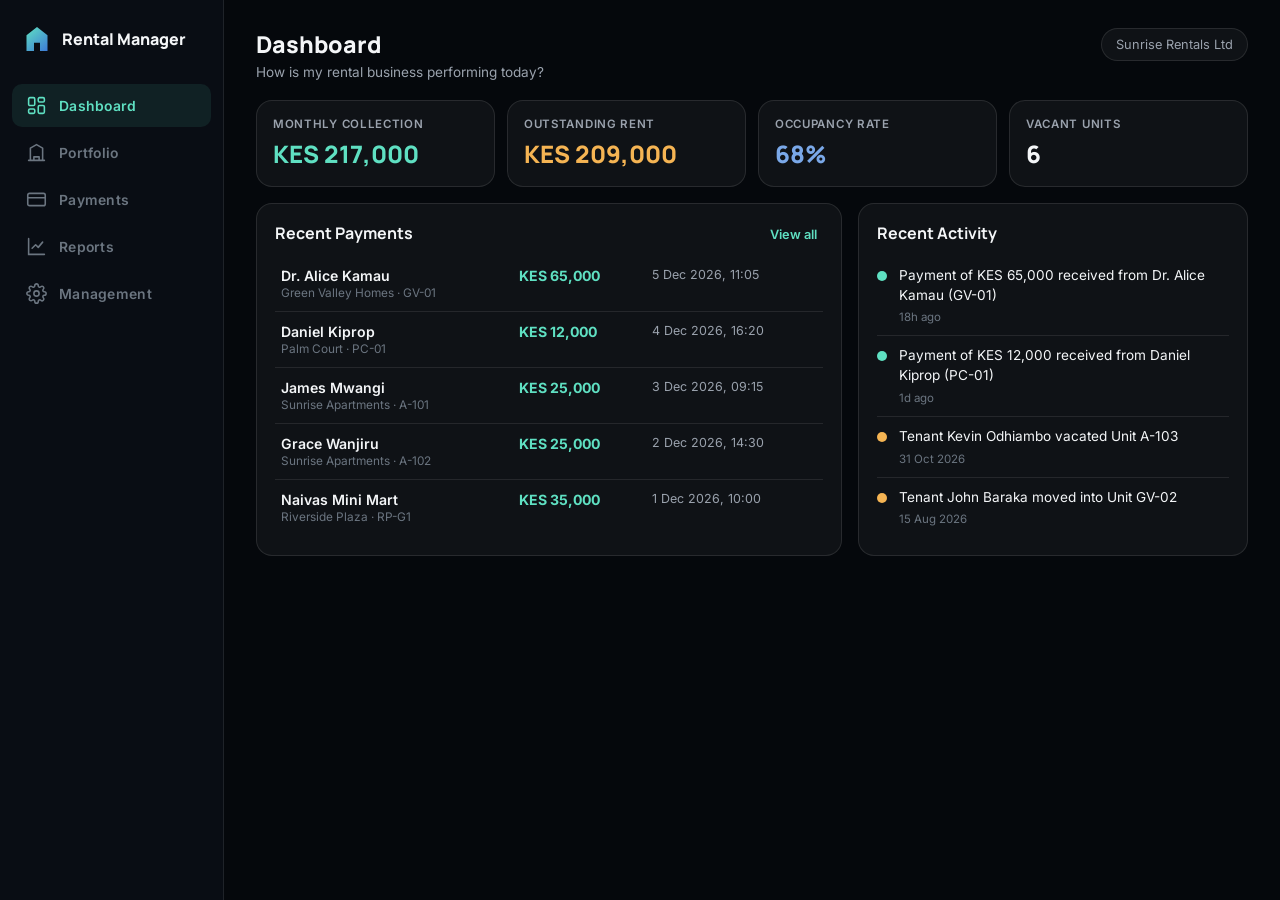
==== dashboard.html @ e77326b7 "Add landlord dashboard UI (Dashboard, Portfolio, Payments, Reports, Management) Co-Authored-By: Devi" ====
<!DOCTYPE html>
<html lang="en">
<head>
<meta charset="UTF-8">
<meta name="viewport" content="width=device-width, initial-scale=1.0">
<title>Rental Manager — Dashboard</title>
<link rel="preconnect" href="https://fonts.googleapis.com">
<link href="https://fonts.googleapis.com/css2?family=Manrope:wght@500;700;800&family=Inter:wght@400;500;600&display=swap" rel="stylesheet">
<link rel="stylesheet" href="app.css">
</head>
<body>

<!-- ================= App Shell ================= -->
<div class="app">

  <!-- Sidebar (desktop) / Bottom bar (mobile) -->
  <nav class="nav" id="mainNav">
    <div class="nav-brand">
      <svg class="logo-mark" viewBox="0 0 40 40" fill="none">
        <path d="M20 4 6 15v21h10V25h8v11h10V15L20 4Z" fill="url(#g1)"/>
        <defs>
          <linearGradient id="g1" x1="6" y1="4" x2="34" y2="36" gradientUnits="userSpaceOnUse">
            <stop stop-color="#5fe0c2"/><stop offset="1" stop-color="#3d7bd6"/>
          </linearGradient>
        </defs>
      </svg>
      <span class="nav-brand-text">Rental Manager</span>
    </div>

    <button class="nav-item active" data-view="dashboard">
      <svg viewBox="0 0 24 24" fill="none" stroke="currentColor" stroke-width="1.8"><rect x="3" y="3" width="7" height="9" rx="1.5"/><rect x="14" y="3" width="7" height="5" rx="1.5"/><rect x="14" y="12" width="7" height="9" rx="1.5"/><rect x="3" y="16" width="7" height="5" rx="1.5"/></svg>
      <span>Dashboard</span>
    </button>
    <button class="nav-item" data-view="portfolio">
      <svg viewBox="0 0 24 24" fill="none" stroke="currentColor" stroke-width="1.8"><path d="M3 21h18M5 21V7l7-4 7 4v14M9 21v-4h6v4" stroke-linecap="round" stroke-linejoin="round"/></svg>
      <span>Portfolio</span>
    </button>
    <button class="nav-item" data-view="payments">
      <svg viewBox="0 0 24 24" fill="none" stroke="currentColor" stroke-width="1.8"><rect x="2" y="5" width="20" height="14" rx="2"/><path d="M2 10h20" stroke-linecap="round"/></svg>
      <span>Payments</span>
    </button>
    <button class="nav-item" data-view="reports">
      <svg viewBox="0 0 24 24" fill="none" stroke="currentColor" stroke-width="1.8"><path d="M3 3v18h18" stroke-linecap="round"/><path d="M7 14l4-4 3 3 5-6" stroke-linecap="round" stroke-linejoin="round"/></svg>
      <span>Reports</span>
    </button>
    <button class="nav-item" data-view="management">
      <svg viewBox="0 0 24 24" fill="none" stroke="currentColor" stroke-width="1.8"><circle cx="12" cy="12" r="3"/><path d="M19.4 15a1.7 1.7 0 0 0 .34 1.87l.06.06a2 2 0 1 1-2.83 2.83l-.06-.06a1.7 1.7 0 0 0-1.87-.34 1.7 1.7 0 0 0-1 1.55V21a2 2 0 1 1-4 0v-.09a1.7 1.7 0 0 0-1-1.55 1.7 1.7 0 0 0-1.87.34l-.06.06a2 2 0 1 1-2.83-2.83l.06-.06a1.7 1.7 0 0 0 .34-1.87 1.7 1.7 0 0 0-1.55-1H3a2 2 0 1 1 0-4h.09a1.7 1.7 0 0 0 1.55-1 1.7 1.7 0 0 0-.34-1.87l-.06-.06a2 2 0 1 1 2.83-2.83l.06.06a1.7 1.7 0 0 0 1.87.34h0a1.7 1.7 0 0 0 1-1.55V3a2 2 0 1 1 4 0v.09a1.7 1.7 0 0 0 1 1.55h0a1.7 1.7 0 0 0 1.87-.34l.06-.06a2 2 0 1 1 2.83 2.83l-.06.06a1.7 1.7 0 0 0-.34 1.87v0a1.7 1.7 0 0 0 1.55 1H21a2 2 0 1 1 0 4h-.09a1.7 1.7 0 0 0-1.55 1Z" stroke-linecap="round" stroke-linejoin="round"/></svg>
      <span>Management</span>
    </button>
  </nav>

  <!-- Main content area; views are rendered here by app.js -->
  <div class="main">
    <header class="topbar">
      <div>
        <h1 class="topbar-title" id="pageTitle">Dashboard</h1>
        <p class="topbar-sub" id="pageSub">How is my rental business performing today?</p>
      </div>
      <div class="topbar-company" id="topbarCompany"></div>
    </header>

    <main class="view" id="viewRoot" aria-live="polite"></main>
  </div>
</div>

<!-- ================= Modal ================= -->
<div class="modal-overlay hidden" id="modalOverlay">
  <div class="modal" role="dialog" aria-modal="true">
    <div class="modal-head">
      <h2 id="modalTitle"></h2>
      <button class="modal-close" id="modalClose" aria-label="Close">&times;</button>
    </div>
    <div class="modal-body" id="modalBody"></div>
  </div>
</div>

<!-- ================= Toast ================= -->
<div class="toast hidden" id="toast"></div>

<script src="data.js"></script>
<script src="app.js"></script>
</body>
</html>
---- app.css ----
/* =========================================================
   app.css — Landlord Dashboard styles
   ---------------------------------------------------------
   Mobile-first. Bottom navigation bar on small screens,
   fixed sidebar from 900px up. Shares the brand palette
   with the auth pages (style.css).
   ========================================================= */

:root{
  --void:#05080c;
  --surface:#0b1118;
  --panel:rgba(255,255,255,0.045);
  --panel-border:rgba(255,255,255,0.10);
  --text-hi:#f4f6f8;
  --text-mut:#9aa2ad;
  --text-dim:#6b7580;
  --mint:#5fe0c2;
  --blue:#3d7bd6;
  --ok:#4fd897;
  --warn:#f5b453;
  --err:#ff6b6b;
  --line:rgba(255,255,255,0.09);
  --nav-h:64px;
  --radius:16px;
}

*{box-sizing:border-box;}
html,body{margin:0;padding:0;}
body{
  min-height:100vh;
  font-family:'Inter',sans-serif;
  background:var(--void);
  color:var(--text-hi);
  -webkit-font-smoothing:antialiased;
}
h1,h2,h3{font-family:'Manrope',sans-serif;margin:0;}
button{font-family:inherit;cursor:pointer;}
.hidden{display:none !important;}

/* =========================================================
   App shell
   ========================================================= */

.app{min-height:100vh;}
.main{padding:20px 16px calc(var(--nav-h) + 24px);max-width:1200px;margin:0 auto;}

/* ---------- Top bar ---------- */
.topbar{
  display:flex;
  align-items:flex-start;
  justify-content:space-between;
  gap:12px;
  margin-bottom:20px;
}
.topbar-title{font-size:1.45rem;font-weight:800;}
.topbar-sub{margin:4px 0 0;color:var(--text-mut);font-size:0.85rem;}
.topbar-company{
  font-size:0.8rem;
  color:var(--text-mut);
  border:1px solid var(--panel-border);
  background:var(--panel);
  padding:8px 14px;
  border-radius:999px;
  white-space:nowrap;
}

/* ---------- Navigation (mobile: bottom bar) ---------- */
.nav{
  position:fixed;
  bottom:0;left:0;right:0;
  height:var(--nav-h);
  display:flex;
  align-items:stretch;
  background:rgba(10,15,22,0.92);
  backdrop-filter:blur(14px);
  border-top:1px solid var(--line);
  z-index:50;
}
.nav-brand{display:none;}
.nav-item{
  flex:1;
  display:flex;
  flex-direction:column;
  align-items:center;
  justify-content:center;
  gap:4px;
  background:none;
  border:none;
  color:var(--text-dim);
  font-size:0.62rem;
  font-weight:600;
  letter-spacing:0.02em;
}
.nav-item svg{width:21px;height:21px;}
.nav-item.active{color:var(--mint);}

/* ---------- Desktop layout ---------- */
@media (min-width:900px){
  .app{display:flex;}
  .nav{
    position:sticky;
    top:0;
    height:100vh;
    width:224px;
    flex-direction:column;
    align-items:stretch;
    padding:24px 12px;
    gap:4px;
    border-top:none;
    border-right:1px solid var(--line);
  }
  .nav-brand{
    display:flex;
    align-items:center;
    gap:10px;
    padding:0 10px 26px;
  }
  .logo-mark{width:30px;height:30px;}
  .nav-brand-text{font-family:'Manrope',sans-serif;font-weight:800;font-size:1rem;}
  .nav-item{
    flex:0 0 auto;
    flex-direction:row;
    justify-content:flex-start;
    gap:12px;
    padding:11px 14px;
    border-radius:10px;
    font-size:0.87rem;
  }
  .nav-item:hover{color:var(--text-hi);background:rgba(255,255,255,0.04);}
  .nav-item.active{color:var(--mint);background:rgba(95,224,194,0.09);}
  .main{flex:1;padding:28px 32px 40px;}
}

/* =========================================================
   Panels, KPIs, grids
   ========================================================= */

.panel{
  background:var(--panel);
  border:1px solid var(--panel-border);
  border-radius:var(--radius);
  padding:18px;
  margin-bottom:16px;
}
.panel-head{
  display:flex;
  align-items:baseline;
  justify-content:space-between;
  margin-bottom:12px;
}
.panel-head h2{font-size:1rem;font-weight:700;}
.link-btn{background:none;border:none;color:var(--mint);font-size:0.8rem;font-weight:600;}
.link-btn:hover{text-decoration:underline;}

.kpi-grid{
  display:grid;
  grid-template-columns:repeat(2,1fr);
  gap:12px;
  margin-bottom:16px;
}
.kpi{
  background:var(--panel);
  border:1px solid var(--panel-border);
  border-radius:var(--radius);
  padding:16px;
  display:flex;
  flex-direction:column;
  gap:6px;
}
.kpi-label{font-size:0.72rem;color:var(--text-mut);text-transform:uppercase;letter-spacing:0.06em;font-weight:600;}
.kpi-value{font-family:'Manrope',sans-serif;font-size:1.25rem;font-weight:800;}
.kpi.accent-mint .kpi-value{color:var(--mint);}
.kpi.accent-blue .kpi-value{color:#7aa8e8;}
.kpi.accent-warn .kpi-value{color:var(--warn);}

@media (min-width:640px){
  .kpi-grid{grid-template-columns:repeat(auto-fit,minmax(170px,1fr));}
  .kpi-value{font-size:1.5rem;}
}

.two-col{display:grid;gap:16px;}
@media (min-width:900px){
  .two-col{grid-template-columns:3fr 2fr;}
}

.card-grid{display:grid;gap:14px;}
@media (min-width:640px){.card-grid{grid-template-columns:repeat(2,1fr);}}
@media (min-width:1100px){.card-grid{grid-template-columns:repeat(3,1fr);}
  .card-grid.mgmt{grid-template-columns:repeat(3,1fr);}}

/* =========================================================
   Tables & lists
   ========================================================= */

.table{width:100%;border-collapse:collapse;}
.table th{
  text-align:left;
  font-size:0.7rem;
  text-transform:uppercase;
  letter-spacing:0.06em;
  color:var(--text-dim);
  padding:8px 6px;
  border-bottom:1px solid var(--line);
}
.table td{padding:11px 6px;border-bottom:1px solid var(--line);vertical-align:top;}
.table tr:last-child td{border-bottom:none;}
.cell-primary{display:block;font-weight:600;font-size:0.88rem;}
.cell-secondary{display:block;font-size:0.74rem;color:var(--text-dim);margin-top:2px;}
.cell-amount{font-weight:700;color:var(--mint);white-space:nowrap;font-size:0.88rem;}
.cell-date{color:var(--text-mut);font-size:0.78rem;white-space:nowrap;}

.activity-list{list-style:none;margin:0;padding:0;}
.activity-item{display:flex;gap:12px;padding:10px 0;border-bottom:1px solid var(--line);}
.activity-item:last-child{border-bottom:none;}
.activity-item p{margin:0;font-size:0.85rem;line-height:1.45;}
.activity-time{font-size:0.72rem;color:var(--text-dim);}
.activity-dot{
  flex:0 0 10px;
  width:10px;height:10px;
  border-radius:50%;
  margin-top:5px;
  background:var(--blue);
}
.activity-dot.payment{background:var(--mint);}
.activity-dot.tenant{background:var(--warn);}

.empty{color:var(--text-dim);font-size:0.85rem;text-align:center;padding:18px 0;}

/* =========================================================
   Portfolio cards
   ========================================================= */

.property-card{
  text-align:left;
  background:var(--panel);
  border:1px solid var(--panel-border);
  border-radius:var(--radius);
  padding:18px;
  color:var(--text-hi);
  display:flex;
  flex-direction:column;
  gap:14px;
  transition:border-color .15s, transform .15s;
}
.property-card:hover{border-color:var(--mint);transform:translateY(-2px);}
.property-card-head{display:flex;align-items:center;justify-content:space-between;}
.property-card-head h3{font-size:1.02rem;}
.property-card-head svg{width:18px;height:18px;color:var(--text-dim);}
.property-stats{display:flex;gap:22px;}
.stat-num{display:block;font-family:'Manrope',sans-serif;font-weight:800;font-size:1.15rem;}
.stat-label{display:block;font-size:0.68rem;color:var(--text-dim);text-transform:uppercase;letter-spacing:0.05em;margin-top:2px;}
.ok-text{color:var(--ok);}
.warn-text{color:var(--warn);}
.property-income{
  display:flex;
  align-items:center;
  justify-content:space-between;
  font-size:0.78rem;
  color:var(--text-mut);
  border-top:1px solid var(--line);
  padding-top:12px;
}
.property-income strong{color:var(--text-hi);font-size:0.92rem;}
.occupancy-bar{
  height:5px;
  border-radius:99px;
  background:rgba(255,255,255,0.08);
  overflow:hidden;
}
.occupancy-bar span{display:block;height:100%;background:linear-gradient(90deg,var(--mint),var(--blue));border-radius:99px;}

/* =========================================================
   Property view / Unit cards
   ========================================================= */

.back-link{
  display:inline-flex;
  align-items:center;
  gap:6px;
  background:none;
  border:none;
  color:var(--text-mut);
  font-size:0.82rem;
  font-weight:600;
  padding:0 0 14px;
}
.back-link svg{width:16px;height:16px;}
.back-link:hover{color:var(--mint);}

.property-summary h2{font-size:1.15rem;margin-bottom:14px;}
.summary-row{display:flex;flex-wrap:wrap;gap:22px 34px;}

.unit-card{
  text-align:left;
  background:var(--panel);
  border:1px solid var(--panel-border);
  border-radius:var(--radius);
  padding:16px;
  color:var(--text-hi);
  display:flex;
  flex-direction:column;
  gap:8px;
  transition:border-color .15s, transform .15s;
}
.unit-card:hover{border-color:var(--mint);transform:translateY(-2px);}
.unit-card-head{display:flex;align-items:center;justify-content:space-between;}
.unit-code{font-family:'Manrope',sans-serif;font-weight:800;font-size:1rem;}
.unit-type{font-size:0.76rem;color:var(--text-mut);}
.unit-rent{font-weight:700;font-size:0.95rem;color:var(--mint);}
.unit-rent small{color:var(--text-dim);font-weight:500;}
.unit-tenant{
  display:flex;
  align-items:center;
  gap:6px;
  font-size:0.8rem;
  color:var(--text-mut);
  border-top:1px solid var(--line);
  padding-top:10px;
  margin-top:2px;
}
.unit-tenant svg{width:14px;height:14px;}
.unit-tenant.dim{color:var(--text-dim);font-style:italic;}

.badge{
  font-size:0.66rem;
  font-weight:700;
  text-transform:uppercase;
  letter-spacing:0.06em;
  padding:4px 9px;
  border-radius:999px;
}
.badge.ok{background:rgba(79,216,151,0.14);color:var(--ok);}
.badge.vacant{background:rgba(245,180,83,0.14);color:var(--warn);}

/* =========================================================
   Unit detail
   ========================================================= */

.unit-detail-head{display:flex;align-items:flex-start;justify-content:space-between;gap:12px;margin-bottom:16px;}
.unit-detail-head h2{font-size:1.2rem;}
.dim-text{color:var(--text-mut);font-size:0.82rem;margin:4px 0 0;font-weight:400;}

.detail-grid{
  display:grid;
  grid-template-columns:repeat(2,1fr);
  gap:14px;
  margin-bottom:18px;
}
@media (min-width:640px){.detail-grid{grid-template-columns:repeat(4,1fr);}}
.detail-item span{display:block;font-size:0.7rem;color:var(--text-dim);text-transform:uppercase;letter-spacing:0.05em;margin-bottom:4px;}
.detail-item strong{font-size:0.92rem;}

.action-row{display:flex;flex-wrap:wrap;gap:10px;margin-top:6px;}

.btn{
  border:1px solid var(--panel-border);
  background:rgba(255,255,255,0.05);
  color:var(--text-hi);
  font-weight:600;
  font-size:0.85rem;
  padding:11px 18px;
  border-radius:11px;
  transition:background .15s, border-color .15s;
}
.btn:hover{background:rgba(255,255,255,0.1);}
.btn.primary{
  background:linear-gradient(120deg,var(--mint),var(--blue));
  border:none;
  color:#05221b;
}
.btn.primary:hover{filter:brightness(1.08);}
.btn.danger{border-color:rgba(255,107,107,0.4);color:var(--err);background:rgba(255,107,107,0.07);}
.btn.danger:hover{background:rgba(255,107,107,0.14);}
.btn.full{width:100%;}

/* =========================================================
   Payments filters
   ========================================================= */

.filters{display:flex;flex-wrap:wrap;gap:12px;}
.filter-field{display:flex;flex-direction:column;gap:6px;min-width:130px;flex:1;}
.filter-field.grow{flex:2 1 200px;}
.filter-field label{font-size:0.7rem;color:var(--text-dim);text-transform:uppercase;letter-spacing:0.05em;font-weight:600;}
.filter-field input,
.filter-field select{
  background:rgba(255,255,255,0.05);
  border:1px solid var(--panel-border);
  border-radius:10px;
  color:var(--text-hi);
  padding:10px 12px;
  font-family:inherit;
  font-size:0.85rem;
  color-scheme:dark;
}
.filter-field input:focus,
.filter-field select:focus{outline:none;border-color:var(--mint);}

/* =========================================================
   Reports
   ========================================================= */

.bar-report{display:flex;flex-direction:column;gap:16px;}
.bar-row{display:grid;grid-template-columns:1fr;gap:6px;}
@media (min-width:760px){
  .bar-row{grid-template-columns:170px 1fr 200px;align-items:center;gap:14px;}
}
.bar-name{font-size:0.85rem;font-weight:600;}
.bar-track{
  position:relative;
  height:12px;
  border-radius:99px;
  background:rgba(255,255,255,0.07);
  overflow:hidden;
}
.bar-track span{position:absolute;left:0;top:0;bottom:0;border-radius:99px;}
.bar-expected{background:rgba(61,123,214,0.35);}
.bar-collected{background:linear-gradient(90deg,var(--mint),#3fbf9f);}
.bar-figures{font-size:0.8rem;font-weight:600;}
.bar-figures small{color:var(--text-dim);font-weight:400;}

.legend{display:flex;gap:18px;margin-top:16px;font-size:0.75rem;color:var(--text-mut);}
.legend .swatch{display:inline-block;width:11px;height:11px;border-radius:3px;margin-right:6px;vertical-align:-1px;}
.swatch.collected{background:var(--mint);}
.swatch.expected{background:rgba(61,123,214,0.5);}

/* =========================================================
   Management
   ========================================================= */

.company-panel{display:flex;align-items:center;gap:16px;}
.company-avatar{
  width:52px;height:52px;
  border-radius:14px;
  background:linear-gradient(135deg,var(--mint),var(--blue));
  color:#05221b;
  font-family:'Manrope',sans-serif;
  font-weight:800;
  font-size:1.4rem;
  display:flex;
  align-items:center;
  justify-content:center;
  flex:0 0 auto;
}
.company-panel h2{font-size:1.05rem;}

.mgmt-card{
  text-align:left;
  background:var(--panel);
  border:1px solid var(--panel-border);
  border-radius:var(--radius);
  padding:18px;
  color:var(--text-hi);
  display:flex;
  flex-direction:column;
  gap:8px;
  transition:border-color .15s, transform .15s;
}
.mgmt-card:hover{border-color:var(--mint);transform:translateY(-2px);}
.mgmt-card h3{font-size:0.95rem;}
.mgmt-card p{margin:0;font-size:0.79rem;color:var(--text-mut);line-height:1.5;}
.mgmt-arrow{
  display:inline-flex;
  align-items:center;
  gap:4px;
  margin-top:6px;
  color:var(--mint);
  font-size:0.78rem;
  font-weight:600;
}
.mgmt-arrow svg{width:14px;height:14px;}

.mgmt-list{list-style:none;margin:0 0 12px;padding:0;}
.mgmt-list li{
  display:flex;
  justify-content:space-between;
  gap:12px;
  padding:10px 0;
  border-bottom:1px solid var(--line);
  font-size:0.86rem;
}
.mgmt-list li:last-child{border-bottom:none;}

.toggle-list{display:flex;flex-direction:column;}
.toggle-row{
  display:flex;
  align-items:center;
  justify-content:space-between;
  padding:11px 0;
  border-bottom:1px solid var(--line);
  font-size:0.86rem;
  cursor:pointer;
}
.toggle-row:last-child{border-bottom:none;}
.toggle-row input{accent-color:var(--mint);width:18px;height:18px;}

/* =========================================================
   Modal & toast
   ========================================================= */

.modal-overlay{
  position:fixed;
  inset:0;
  background:rgba(3,6,10,0.72);
  backdrop-filter:blur(4px);
  display:flex;
  align-items:flex-end;
  justify-content:center;
  z-index:100;
  padding:0;
}
.modal{
  width:100%;
  max-width:460px;
  background:var(--surface);
  border:1px solid var(--panel-border);
  border-radius:20px 20px 0 0;
  padding:22px 20px 28px;
  animation:slideUp .22s ease;
}
@media (min-width:640px){
  .modal-overlay{align-items:center;padding:20px;}
  .modal{border-radius:20px;padding:26px;}
}
@keyframes slideUp{from{transform:translateY(24px);opacity:0;}to{transform:translateY(0);opacity:1;}}

.modal-head{display:flex;align-items:center;justify-content:space-between;margin-bottom:14px;}
.modal-head h2{font-size:1.05rem;}
.modal-close{
  background:none;border:none;color:var(--text-mut);
  font-size:1.6rem;line-height:1;padding:2px 6px;
}
.modal-close:hover{color:var(--text-hi);}
.modal-body p{margin:0 0 12px;font-size:0.88rem;line-height:1.5;}

.modal-form{display:flex;flex-direction:column;gap:8px;margin-top:8px;}
.modal-form label{font-size:0.72rem;color:var(--text-dim);text-transform:uppercase;letter-spacing:0.05em;font-weight:600;margin-top:6px;}
.modal-form input{
  background:rgba(255,255,255,0.05);
  border:1px solid var(--panel-border);
  border-radius:10px;
  color:var(--text-hi);
  padding:12px;
  font-family:inherit;
  font-size:0.9rem;
  color-scheme:dark;
}
.modal-form input:focus{outline:none;border-color:var(--mint);}
.modal-form .btn{margin-top:14px;}

.toast{
  position:fixed;
  left:50%;
  bottom:calc(var(--nav-h) + 18px);
  transform:translateX(-50%);
  background:#12241f;
  border:1px solid rgba(95,224,194,0.4);
  color:var(--mint);
  font-size:0.84rem;
  font-weight:600;
  padding:12px 20px;
  border-radius:12px;
  z-index:120;
  max-width:calc(100vw - 32px);
  text-align:center;
  animation:slideUp .2s ease;
}
@media (min-width:900px){.toast{bottom:26px;}}
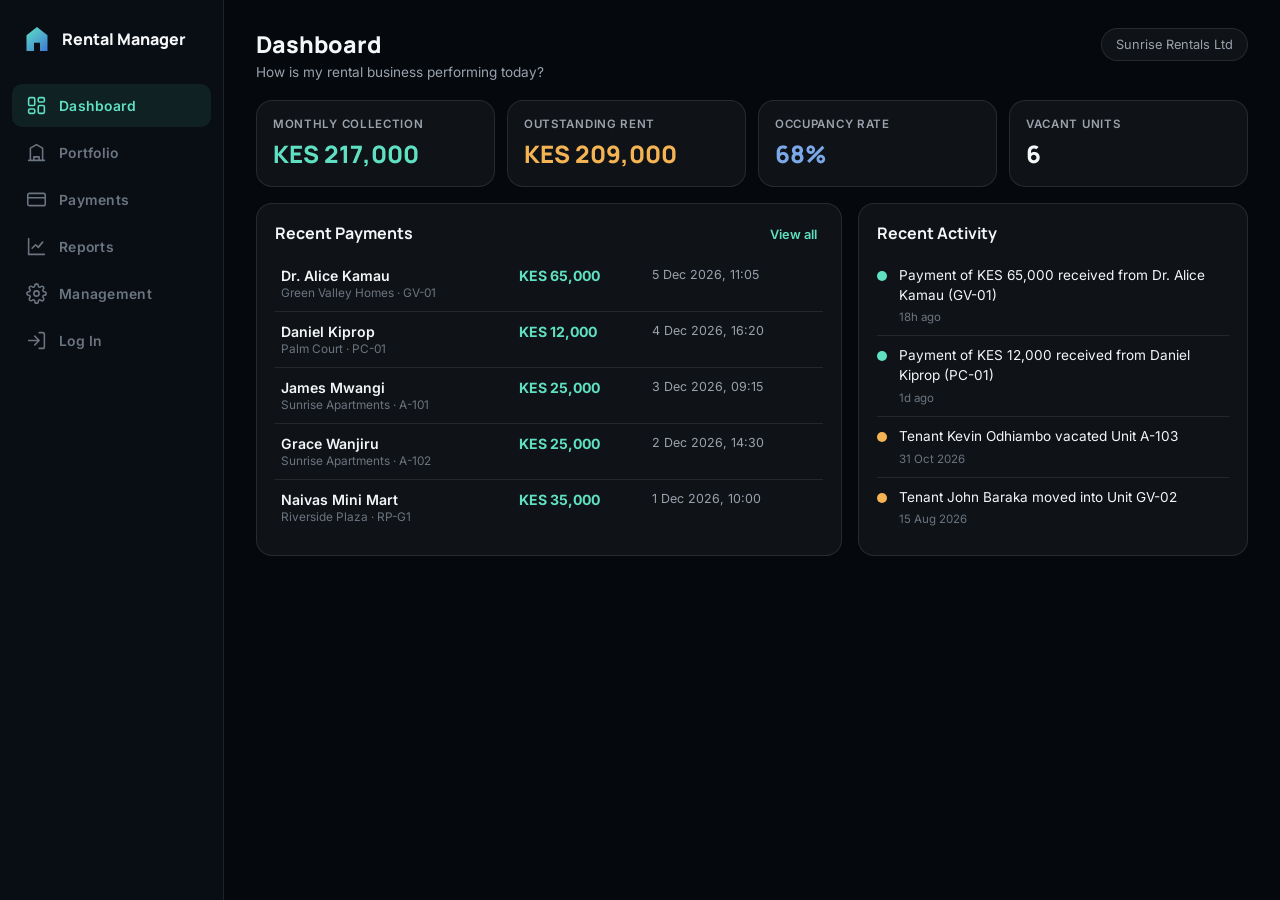
==== commit f3279d06: "Wire dashboard Log In nav item to a "coming soon" toast" ====
--- a/dashboard.html
+++ b/dashboard.html
@@ -47,6 +47,10 @@
       <svg viewBox="0 0 24 24" fill="none" stroke="currentColor" stroke-width="1.8"><circle cx="12" cy="12" r="3"/><path d="M19.4 15a1.7 1.7 0 0 0 .34 1.87l.06.06a2 2 0 1 1-2.83 2.83l-.06-.06a1.7 1.7 0 0 0-1.87-.34 1.7 1.7 0 0 0-1 1.55V21a2 2 0 1 1-4 0v-.09a1.7 1.7 0 0 0-1-1.55 1.7 1.7 0 0 0-1.87.34l-.06.06a2 2 0 1 1-2.83-2.83l.06-.06a1.7 1.7 0 0 0 .34-1.87 1.7 1.7 0 0 0-1.55-1H3a2 2 0 1 1 0-4h.09a1.7 1.7 0 0 0 1.55-1 1.7 1.7 0 0 0-.34-1.87l-.06-.06a2 2 0 1 1 2.83-2.83l.06.06a1.7 1.7 0 0 0 1.87.34h0a1.7 1.7 0 0 0 1-1.55V3a2 2 0 1 1 4 0v.09a1.7 1.7 0 0 0 1 1.55h0a1.7 1.7 0 0 0 1.87-.34l.06-.06a2 2 0 1 1 2.83 2.83l-.06.06a1.7 1.7 0 0 0-.34 1.87v0a1.7 1.7 0 0 0 1.55 1H21a2 2 0 1 1 0 4h-.09a1.7 1.7 0 0 0-1.55 1Z" stroke-linecap="round" stroke-linejoin="round"/></svg>
       <span>Management</span>
     </button>
+    <button class="nav-item" data-action="login">
+      <svg viewBox="0 0 24 24" fill="none" stroke="currentColor" stroke-width="1.8"><path d="M15 3h4a2 2 0 0 1 2 2v14a2 2 0 0 1-2 2h-4" stroke-linecap="round" stroke-linejoin="round"/><path d="M10 17l5-5-5-5M15 12H3" stroke-linecap="round" stroke-linejoin="round"/></svg>
+      <span>Log In</span>
+    </button>
   </nav>
 
   <!-- Main content area; views are rendered here by app.js -->
